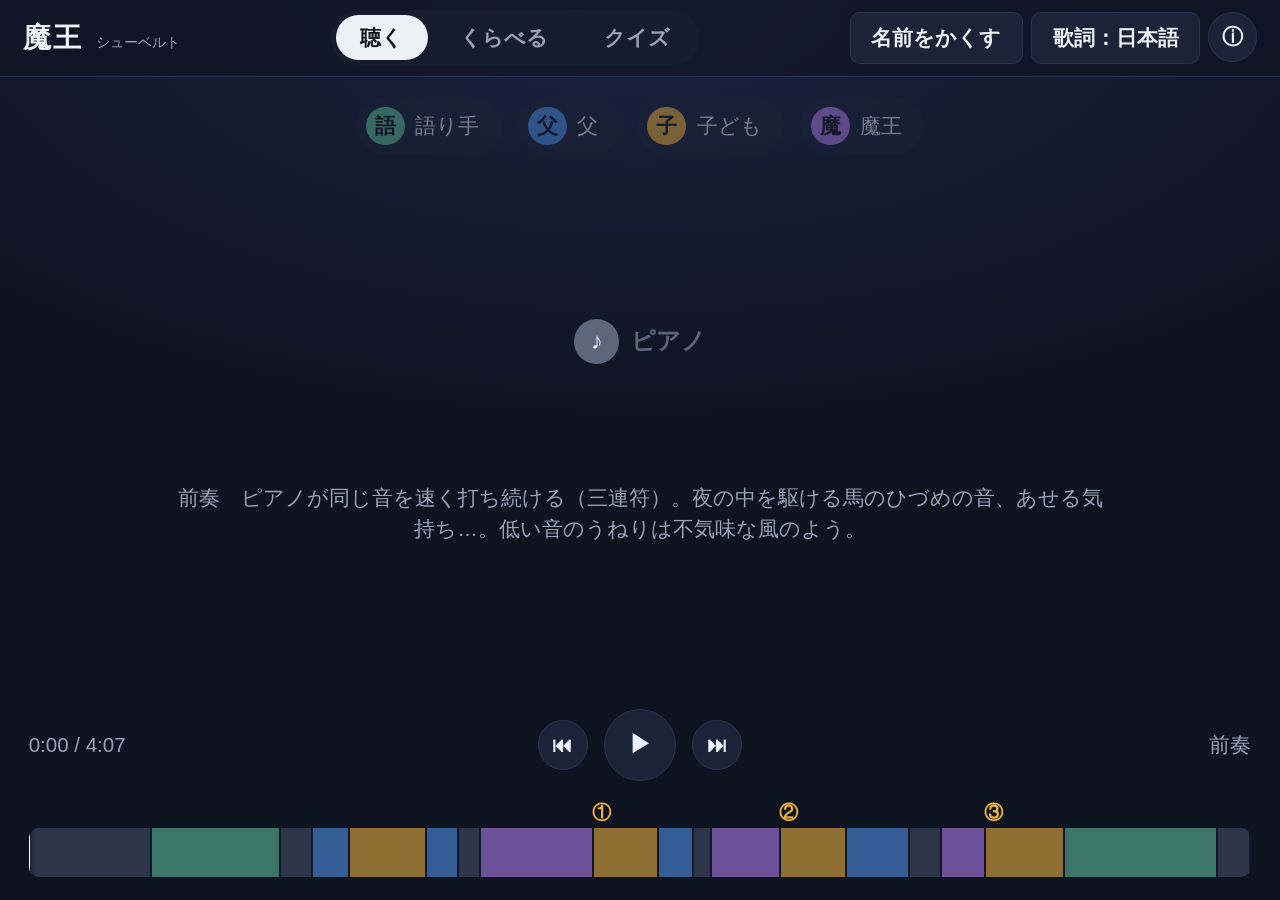
==== student.html @ 5999aece "魔王（シューベルト）鑑賞アプリ：先生用・生徒用、聴く／くらべる／クイズ - 聴く：歌っている人物と歌詞（日本語・ドイツ語）が曲に合わせて切りかわる。色の帯から場面を選んで再生 - くらべる：語り手・父" ====
<!doctype html>
<html lang="ja">
<head>
<meta charset="utf-8">
<meta name="viewport" content="width=device-width, initial-scale=1, viewport-fit=cover">
<title>魔王｜生徒用</title>
<link rel="stylesheet" href="css/app.css">
</head>
<body class="student">
<div class="app">
  <header class="top">
    <div class="brand"><b>魔王</b><small>シューベルト</small></div>
    <nav class="tabs">
      <button class="tab" data-v="listen">聴く</button>
      <button class="tab" data-v="compare">くらべる</button>
      <button class="tab" data-v="quiz">クイズ</button>
    </nav>
    <div class="tools">
      <button class="btn s-names listen-only">名前をかくす</button>
      <button class="btn s-lyrics listen-only">歌詞：日本語</button>
      <button class="btn icon s-info" aria-label="このアプリについて">ⓘ</button>
    </div>
  </header>
  <main></main>
</div>
<script src="js/data.js"></script>
<script src="js/core.js"></script>
<script src="js/views.js"></script>
<script src="js/student.js"></script>
</body>
</html>
---- css/app.css ----
/* 「魔王」鑑賞アプリ　共通スタイル */
:root {
  --bg: #0e1320;
  --bg2: #151c2e;
  --panel: #1b2338;
  --line: #2a3450;
  --text: #eef1f7;
  --muted: #98a2b8;
  --narrator: #5fc29a;
  --father: #4f93ec;
  --son: #f2b33a;
  --erlking: #b67ff0;
  --piano: #5d677c;
  --ok: #5fc29a;
  --ng: #ef6b6b;
  --r: 14px;
  --fs: clamp(14px, 1.25vw + 0.5vh, 26px);
}
* { box-sizing: border-box; }
html, body { margin: 0; height: 100%; }
body {
  height: 100dvh;
  overflow: hidden;
  background: radial-gradient(120% 80% at 50% 0%, #1a2340 0%, var(--bg) 60%) fixed, var(--bg);
  color: var(--text);
  font-family: "BIZ UDPGothic", "BIZ UDゴシック", "Hiragino Sans", "Hiragino Kaku Gothic ProN", "Noto Sans JP", "Yu Gothic UI", "Meiryo", sans-serif;
  font-size: var(--fs);
  line-height: 1.5;
  -webkit-tap-highlight-color: transparent;
  user-select: none;
  -webkit-user-select: none;
}
button { font: inherit; color: inherit; cursor: pointer; }
.app { height: 100%; display: grid; grid-template-rows: auto 1fr; }

/* ---------- 上の帯 ---------- */
.top {
  display: flex; align-items: center; gap: 1em;
  padding: 0.5em 1.1em;
  border-bottom: 1px solid var(--line);
  background: rgba(14, 19, 32, 0.6);
}
.brand { display: flex; align-items: baseline; gap: 0.6em; white-space: nowrap; }
.brand b { font-size: 1.35em; letter-spacing: 0.1em; }
.brand small { color: var(--muted); font-size: 0.7em; }
.brand .who-tag { font-size: 0.65em; padding: 0.1em 0.6em; border: 1px solid var(--line); border-radius: 99px; color: var(--muted); }
.tabs { display: flex; gap: 0.35em; margin: 0 auto; background: var(--bg2); padding: 0.25em; border-radius: 99px; }
.tab {
  border: 0; background: none; padding: 0.35em 1.2em; border-radius: 99px;
  color: var(--muted); font-weight: 700; white-space: nowrap;
}
.tab.on { background: var(--text); color: var(--bg); }
.tools { display: flex; gap: 0.4em; }
.btn {
  border: 1px solid var(--line); background: var(--panel);
  padding: 0.45em 1em; border-radius: 10px; font-weight: 700; white-space: nowrap;
}
.btn:hover { border-color: #46557c; }
.btn:active { transform: translateY(1px); }
.btn.primary { background: var(--text); color: var(--bg); border-color: var(--text); }
.btn.icon { width: 2.4em; height: 2.4em; padding: 0; display: inline-grid; place-items: center; border-radius: 50%; }
.btn.icon.big { width: 3.2em; height: 3.2em; font-size: 1.1em; }
.btn.small { font-size: 0.8em; padding: 0.3em 0.8em; }
.btn[disabled] { opacity: 0.35; cursor: default; }
.i-pause { display: none; letter-spacing: -0.1em; }
.is-playing .play .i-play { display: none; }
.is-playing .play .i-pause { display: inline; }

main { position: relative; min-height: 0; }
.view { position: absolute; inset: 0; padding: 1em 1.4em 1.1em; display: none; min-height: 0; }
.view.on { display: grid; }

/* ---------- 人物マーク ---------- */
.mk {
  display: inline-grid; place-items: center;
  width: 1.9em; height: 1.9em; border-radius: 50%;
  font-weight: 800; color: #0e1320; background: var(--c, #888); flex: none;
}
.r-narrator { --c: var(--narrator); }
.r-father { --c: var(--father); }
.r-son { --c: var(--son); }
.r-erlking { --c: var(--erlking); }
.r-piano { --c: var(--piano); }
.mk.r-piano { color: var(--text); }
.mk.q { background: var(--line); color: var(--text); }

/* ---------- 聴く ---------- */
.v-listen { grid-template-rows: auto 1fr auto auto; gap: 0.8em; }
.cast { display: flex; justify-content: center; gap: 0.8em; }
.cast-item {
  display: flex; align-items: center; gap: 0.5em;
  padding: 0.35em 1em 0.35em 0.4em; border-radius: 99px;
  background: var(--panel); border: 2px solid transparent;
  opacity: 0.45; transition: opacity .25s, border-color .25s, transform .25s;
}
.cast-item.on { opacity: 1; border-color: var(--c); transform: scale(1.08); box-shadow: 0 0 1.4em -0.3em var(--c); }
.hide-names .cast-item.on { opacity: 0.45; border-color: transparent; transform: none; box-shadow: none; }
.stage {
  display: flex; flex-direction: column; align-items: center; justify-content: center;
  text-align: center; gap: 0.6em; min-height: 0; padding: 0 1em;
}
.who { display: flex; align-items: center; gap: 0.5em; font-size: 1.15em; font-weight: 800; color: var(--c, var(--muted)); }
.lyric { min-height: 4.6em; display: flex; flex-direction: column; justify-content: center; }
.lyric p { margin: 0; }
.lyric .ja { font-size: 2.1em; font-weight: 800; line-height: 1.35; text-wrap: balance; }
.lyric .de { font-size: 1.05em; color: var(--muted); font-style: italic; margin-top: 0.3em; }
[data-lyrics="ja"] .lyric .de, [data-lyrics="de"] .lyric .ja, [data-lyrics="none"] .lyric { display: none; }
[data-lyrics="de"] .lyric .de { font-size: 1.8em; color: var(--text); font-style: normal; }
.note { min-height: 1.5em; color: var(--muted); max-width: 46em; }
.transport { display: flex; align-items: center; justify-content: center; gap: 0.8em; position: relative; }
.transport .time { position: absolute; left: 0; color: var(--muted); font-variant-numeric: tabular-nums; }
.transport .seglabel { position: absolute; right: 0; color: var(--muted); }

/* 帯 */
.tl { position: relative; padding-top: 1.5em; }
.tl-bar { position: relative; height: 2.4em; border-radius: 10px; overflow: hidden; background: var(--bg2); }
.tl-seg {
  position: absolute; top: 0; bottom: 0; border: 0; padding: 0;
  background: var(--c); opacity: 0.55; border-right: 2px solid var(--bg);
}
.tl-seg.r-piano { opacity: 0.35; }
.tl-seg.on { opacity: 1; }
.tl-seg:hover { opacity: 0.9; }
.hide-names .tl-seg { background: #3a4462; }
.hide-names .tl-seg.on { background: #8090b8; }
.tl-head { position: absolute; top: -2px; bottom: -2px; width: 3px; margin-left: -1.5px; background: #fff; box-shadow: 0 0 6px #000; pointer-events: none; z-index: 2; }
.tl-marks { position: absolute; top: 0; left: 0; right: 0; height: 1.5em; }
.tl-cry { position: absolute; transform: translateX(-10%); color: var(--son); font-weight: 800; font-size: 0.95em; }
.hide-names .tl-cry { visibility: hidden; }
.legend { display: flex; gap: 1em; justify-content: center; color: var(--muted); font-size: 0.8em; }
.legend i { display: inline-block; width: 0.9em; height: 0.9em; border-radius: 3px; background: var(--c); margin-right: 0.3em; vertical-align: -0.1em; }

/* ---------- くらべる ---------- */
.v-compare { grid-template-rows: auto 1fr auto; gap: 0.8em; }
.hint-line { text-align: center; color: var(--muted); margin: 0; }
.cards { display: grid; grid-template-columns: repeat(5, 1fr); gap: 0.8em; min-height: 0; }
.card {
  background: var(--panel); border-radius: var(--r); border: 2px solid var(--line);
  padding: 0.9em; display: flex; flex-direction: column; gap: 0.6em; min-height: 0; overflow: hidden;
  border-top: 0.45em solid var(--c);
}
.card.playing { border-color: var(--c); box-shadow: 0 0 1.6em -0.4em var(--c); }
.card h3 { margin: 0; display: flex; align-items: center; gap: 0.5em; font-size: 1.2em; }
.card .play-clip { align-self: stretch; }
.card ul { margin: 0; padding-left: 1.1em; font-size: 0.9em; display: flex; flex-direction: column; gap: 0.45em; }
.card .hidden-pts { flex: 1; display: grid; place-items: center; color: var(--muted); border: 2px dashed var(--line); border-radius: 10px; text-align: center; padding: 0.6em; }
.cry-row { display: flex; align-items: center; justify-content: center; gap: 0.8em; flex-wrap: wrap; }
.cry-row .lbl { color: var(--son); font-weight: 800; }
.cry-dot { display: inline-grid; place-items: center; width: 2.2em; height: 2.2em; border-radius: 50%; border: 2px solid var(--son); color: var(--son); font-weight: 800; }
.cry-dot.on { background: var(--son); color: var(--bg); }

/* ---------- クイズ ---------- */
.v-quiz { grid-template-rows: auto 1fr auto; gap: 0.8em; }
.q-head { display: flex; align-items: center; justify-content: center; gap: 1em; color: var(--muted); }
.q-head .progress { display: flex; gap: 0.3em; }
.q-head .progress i { width: 0.8em; height: 0.8em; border-radius: 50%; background: var(--line); display: inline-block; }
.q-head .progress i.done { background: var(--muted); }
.q-head .progress i.ok { background: var(--ok); }
.q-head .progress i.ng { background: var(--ng); }
.q-head .progress i.now { outline: 2px solid var(--text); outline-offset: 2px; }
.q-body { display: flex; flex-direction: column; align-items: center; justify-content: center; gap: 1em; min-height: 0; text-align: center; }
.q-ask { font-size: 1.6em; font-weight: 800; }
.q-choices { display: grid; grid-template-columns: repeat(4, minmax(0, 1fr)); gap: 0.8em; width: min(100%, 60em); }
.choice {
  border: 3px solid var(--line); background: var(--panel); border-radius: var(--r);
  padding: 0.9em 0.5em; display: flex; flex-direction: column; align-items: center; gap: 0.4em;
  font-size: 1.15em; font-weight: 800; transition: border-color .2s, opacity .2s, transform .2s;
}
.choice .mk { width: 2.4em; height: 2.4em; font-size: 1.1em; }
.choice.correct { border-color: var(--ok); box-shadow: 0 0 1.6em -0.3em var(--ok); transform: scale(1.04); }
.choice.wrong { border-color: var(--ng); }
.choice.dim { opacity: 0.35; }
.q-answer { min-height: 4.2em; display: flex; flex-direction: column; align-items: center; gap: 0.2em; }
.q-answer .res { font-size: 1.3em; font-weight: 800; }
.q-answer .res.ok { color: var(--ok); }
.q-answer .res.ng { color: var(--ng); }
.q-answer .why { color: var(--muted); }
.q-answer .ly { font-weight: 700; }
.q-foot { display: flex; justify-content: center; gap: 0.8em; }
.q-score { font-size: 3em; font-weight: 800; }

/* ---------- 重ねて出す画面（設定など） ---------- */
.sheet-bg { position: fixed; inset: 0; background: rgba(5, 8, 15, 0.7); display: none; place-items: center; z-index: 50; }
.sheet-bg.on { display: grid; }
.sheet {
  width: min(96vw, 66em); max-height: 94dvh; overflow: auto;
  background: var(--bg2); border: 1px solid var(--line); border-radius: 18px; padding: 1.2em 1.4em;
  display: flex; flex-direction: column; gap: 0.9em; font-size: 0.9em;
}
.sheet h2 { margin: 0; font-size: 1.25em; display: flex; align-items: center; justify-content: space-between; }
.sheet .row { display: flex; align-items: center; gap: 0.8em; flex-wrap: wrap; }
.sheet .row > .k { min-width: 8em; color: var(--muted); }
.seg-pick { display: flex; gap: 0.3em; background: var(--panel); padding: 0.25em; border-radius: 10px; }
.seg-pick button { border: 0; background: none; padding: 0.3em 0.9em; border-radius: 8px; color: var(--muted); font-weight: 700; }
.seg-pick button.on { background: var(--text); color: var(--bg); }
.sheet .small { color: var(--muted); font-size: 0.85em; }
.sheet a { color: #9cc3ff; }
.keys { display: grid; grid-template-columns: auto 1fr; gap: 0.2em 1em; color: var(--muted); }
.keys kbd { background: var(--panel); border: 1px solid var(--line); border-radius: 6px; padding: 0 0.5em; color: var(--text); font-family: inherit; }

/* 時間合わせ */
.sync-grid { display: grid; grid-template-columns: repeat(auto-fill, minmax(14.5em, 1fr)); gap: 0.35em 0.6em; font-size: 0.85em; }
.sync-item { display: flex; align-items: center; gap: 0.4em; background: var(--panel); border-radius: 8px; padding: 0.25em 0.4em; border: 2px solid transparent; }
.sync-item.on { border-color: var(--text); }
.sync-item .lb { flex: 1; font-weight: 700; white-space: nowrap; overflow: hidden; text-overflow: ellipsis; }
.sync-item .tm { font-variant-numeric: tabular-nums; color: var(--muted); min-width: 3.6em; text-align: right; }
.sync-item .mk { width: 1.5em; height: 1.5em; font-size: 0.8em; }
.sync-item button { border: 1px solid var(--line); background: var(--bg2); border-radius: 6px; padding: 0 0.4em; font-size: 0.85em; }
.tap-box { display: flex; align-items: center; gap: 1em; background: var(--panel); border-radius: 12px; padding: 0.7em 1em; }
.tap-box .now { flex: 1; }
.tap-big { font-size: 1.15em; padding: 0.7em 1.4em; }

/* クレジット（下のすみ） */
.credit-btn { border: 0; background: none; color: var(--muted); font-size: 0.75em; text-decoration: underline; }

/* ---------- 入口 ---------- */
.entry { height: 100%; display: flex; flex-direction: column; align-items: center; justify-content: center; gap: 2em; padding: 1.5em; text-align: center; }
.entry h1 { margin: 0; font-size: 3em; letter-spacing: 0.2em; }
.entry .sub { color: var(--muted); margin-top: -1.4em; }
.entry .cast { gap: 0.6em; flex-wrap: wrap; }
.entry .cast-item { opacity: 1; }
.doors { display: flex; gap: 1.2em; flex-wrap: wrap; justify-content: center; }
.door {
  display: flex; flex-direction: column; gap: 0.3em; align-items: center;
  text-decoration: none; color: var(--text); background: var(--panel); border: 2px solid var(--line);
  border-radius: 18px; padding: 1.2em 2.4em; min-width: 12em;
}
.door:hover { border-color: var(--text); }
.door b { font-size: 1.5em; }
.door span { color: var(--muted); font-size: 0.85em; }

/* ---------- 先生用：大きく ---------- */
body.teacher { --fs: clamp(15px, 1.35vw + 0.6vh, 30px); }
body.teacher .lyric .ja { font-size: 2.5em; }

/* ---------- 生徒用 ---------- */
.v-compare.student { grid-template-rows: 1fr auto; }
.s-compare { display: grid; grid-template-columns: minmax(10em, 15em) 1fr; gap: 1em; min-height: 0; }
.s-list { display: flex; flex-direction: column; gap: 0.5em; }
.s-list button {
  display: flex; align-items: center; gap: 0.6em; text-align: left;
  background: var(--panel); border: 2px solid var(--line); border-radius: 12px; padding: 0.5em 0.7em; font-weight: 800;
}
.s-list button.on { border-color: var(--c); box-shadow: 0 0 1.2em -0.4em var(--c); }
.s-list button .done { margin-left: auto; color: var(--ok); font-size: 0.8em; }
.s-detail { background: var(--panel); border-radius: var(--r); border-top: 0.45em solid var(--c); padding: 1em 1.2em; display: flex; flex-direction: column; gap: 0.8em; min-height: 0; overflow: hidden; }
.s-detail h3 { margin: 0; display: flex; align-items: center; gap: 0.6em; font-size: 1.3em; }
.s-detail .q { color: var(--muted); }
.chips { display: flex; flex-wrap: wrap; gap: 0.45em; }
.chip { border: 2px solid var(--line); background: var(--bg2); border-radius: 99px; padding: 0.3em 0.95em; font-weight: 700; }
.chip.on { background: var(--c); border-color: var(--c); color: var(--bg); }
.s-detail ul { margin: 0; padding-left: 1.2em; display: flex; flex-direction: column; gap: 0.35em; }
.s-detail .ans { background: var(--bg2); border-radius: 10px; padding: 0.7em 1em; }
.s-detail .acts { display: flex; gap: 0.6em; flex-wrap: wrap; }

/* ---------- 画面が小さいとき ---------- */
@media (max-width: 900px) {
  :root { --fs: 15px; }
  body.teacher { --fs: 15px; }
  .brand small { display: none; }
  .cards { grid-template-columns: repeat(5, minmax(0, 1fr)); gap: 0.4em; font-size: 0.85em; }
  .q-choices { grid-template-columns: repeat(2, 1fr); }
}
@media (max-width: 640px) {
  body { overflow: auto; height: auto; min-height: 100dvh; }
  .app { min-height: 100dvh; height: auto; }
  .top { flex-wrap: wrap; }
  .tabs { order: 3; width: 100%; justify-content: center; }
  main { min-height: calc(100dvh - 7em); }
  .view { position: relative; inset: auto; min-height: calc(100dvh - 7em); }
  .cards { grid-template-columns: 1fr; }
  .s-compare { grid-template-columns: 1fr; }
  .s-list { flex-direction: row; flex-wrap: wrap; }
  .lyric .ja, body.teacher .lyric .ja { font-size: 1.6em; }
  .cast { flex-wrap: wrap; gap: 0.4em; }
}
@media (max-height: 560px) and (min-width: 641px) {
  :root, body.teacher { --fs: 13px; }
  .lyric .ja, body.teacher .lyric .ja { font-size: 1.8em; }
}

/* 聴くモードの時だけ出すボタン */
body:not([data-mode="listen"]) .listen-only { display: none; }
.pane-pick { align-self: flex-start; }
.sheet .body { display: flex; flex-direction: column; gap: 0.9em; }
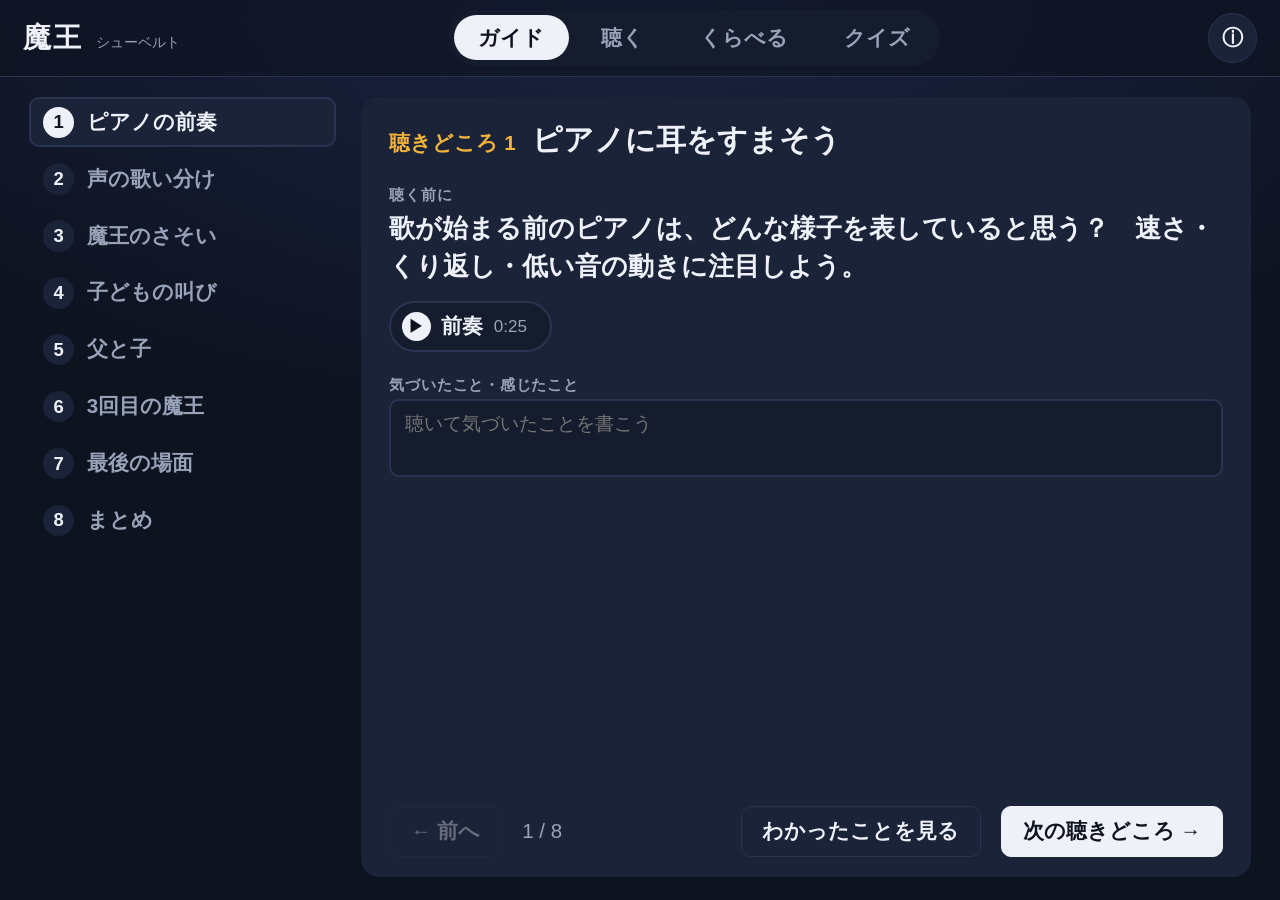
==== commit b27f9617: "聴きどころガイドを追加：8つの聴きどころを、問い→部分を聴く→わかったことの順にたどる - ガイドモード（先生用・生徒用）を最初のタブに追加 - 先生用は「わかったこと」を1つずつ表示、生徒用は気づい" ====
--- a/student.html
+++ b/student.html
@@ -11,6 +11,7 @@
   <header class="top">
     <div class="brand"><b>魔王</b><small>シューベルト</small></div>
     <nav class="tabs">
+      <button class="tab" data-v="guide">ガイド</button>
       <button class="tab" data-v="listen">聴く</button>
       <button class="tab" data-v="compare">くらべる</button>
       <button class="tab" data-v="quiz">クイズ</button>
--- a/css/app.css
+++ b/css/app.css
@@ -283,3 +283,62 @@
 body:not([data-mode="listen"]) .listen-only { display: none; }
 .pane-pick { align-self: flex-start; }
 .sheet .body { display: flex; flex-direction: column; gap: 0.9em; }
+
+/* ---------- ガイド ---------- */
+.v-guide { grid-template-columns: minmax(11em, 15em) 1fr; gap: 1.2em; }
+.g-list { list-style: none; margin: 0; padding: 0; display: flex; flex-direction: column; gap: 0.35em; min-height: 0; }
+.g-list button {
+  width: 100%; display: flex; align-items: center; gap: 0.6em; text-align: left;
+  background: none; border: 2px solid transparent; border-radius: 10px; padding: 0.35em 0.6em; color: var(--muted); font-weight: 700;
+}
+.g-list .n { display: inline-grid; place-items: center; width: 1.7em; height: 1.7em; border-radius: 50%; background: var(--panel); color: var(--text); flex: none; font-size: 0.9em; }
+.g-list li.on button { border-color: var(--line); background: var(--panel); color: var(--text); }
+.g-list li.on .n { background: var(--text); color: var(--bg); }
+.g-list li.memo .t::after { content: ' ✎'; color: var(--ok); }
+.g-card {
+  background: var(--panel); border-radius: 18px; padding: 1em 1.4em; min-height: 0; overflow: hidden;
+  display: flex; flex-direction: column; gap: 0.75em;
+}
+.g-head { display: flex; align-items: baseline; gap: 0.8em; flex-wrap: wrap; }
+.g-num { color: var(--son); font-weight: 800; white-space: nowrap; }
+.g-head h2 { margin: 0; font-size: 1.45em; }
+.tag { display: inline-block; font-size: 0.75em; font-weight: 800; color: var(--muted); letter-spacing: 0.05em; margin-bottom: 0.2em; }
+.g-ask p { margin: 0; font-size: 1.25em; font-weight: 700; line-height: 1.5; }
+.g-clips { display: flex; flex-wrap: wrap; gap: 0.5em; }
+.g-clip {
+  display: inline-flex; align-items: center; gap: 0.5em; border: 2px solid var(--c, var(--line)); background: var(--bg2);
+  border-radius: 99px; padding: 0.4em 1.1em 0.4em 0.5em; font-weight: 800;
+}
+.g-clip .ic { display: inline-grid; place-items: center; width: 1.8em; height: 1.8em; border-radius: 50%; background: var(--c, var(--text)); color: var(--bg); font-size: 0.8em; }
+.g-clip small { color: var(--muted); font-weight: 400; }
+.g-clip.on { background: var(--c, var(--text)); color: var(--bg); }
+.g-clip.on .ic { background: var(--bg); color: var(--c, var(--text)); }
+.g-clip.on small { color: var(--bg); }
+.g-memo textarea {
+  width: 100%; font: inherit; font-size: 0.95em; color: var(--text); background: var(--bg2);
+  border: 2px solid var(--line); border-radius: 10px; padding: 0.4em 0.7em; resize: none; user-select: text; -webkit-user-select: text;
+}
+.g-memo textarea:focus { outline: none; border-color: var(--muted); }
+.g-find { flex: 1; min-height: 0; display: flex; flex-direction: column; gap: 0.5em; align-items: flex-start; }
+.g-find ul { margin: 0; padding: 0; list-style: none; display: flex; flex-direction: column; gap: 0.45em; }
+.g-find li { background: var(--bg2); border-left: 0.3em solid var(--ok); border-radius: 6px; padding: 0.35em 0.8em; animation: pop .3s ease; }
+.g-find .tag { display: none; }
+.g-find.open .tag { display: inline-block; margin: 0; }
+@media (min-width: 1000px) { .g-find ul { display: grid; grid-template-columns: 1fr 1fr; } }
+@keyframes pop { from { opacity: 0; transform: translateY(6px); } to { opacity: 1; transform: none; } }
+.g-nav { display: flex; align-items: center; gap: 1em; }
+.g-pos { color: var(--muted); }
+.g-reveal { margin-left: auto; }
+.g-nav .g-prev { order: -1; }
+body.teacher .g-ask p { font-size: 1.4em; }
+@media (max-width: 900px) {
+  .v-guide { grid-template-columns: 1fr; grid-template-rows: auto 1fr; }
+  .g-list { flex-direction: row; flex-wrap: wrap; }
+  .g-list .t { display: none; }
+  .g-list button { padding: 0.2em; }
+}
+.g-find li { font-size: 0.92em; }
+@media (max-height: 760px) and (min-width: 641px) {
+  .g-card { font-size: 0.88em; gap: 0.6em; padding: 0.8em 1.2em; }
+  .g-memo textarea { padding: 0.25em 0.6em; }
+}
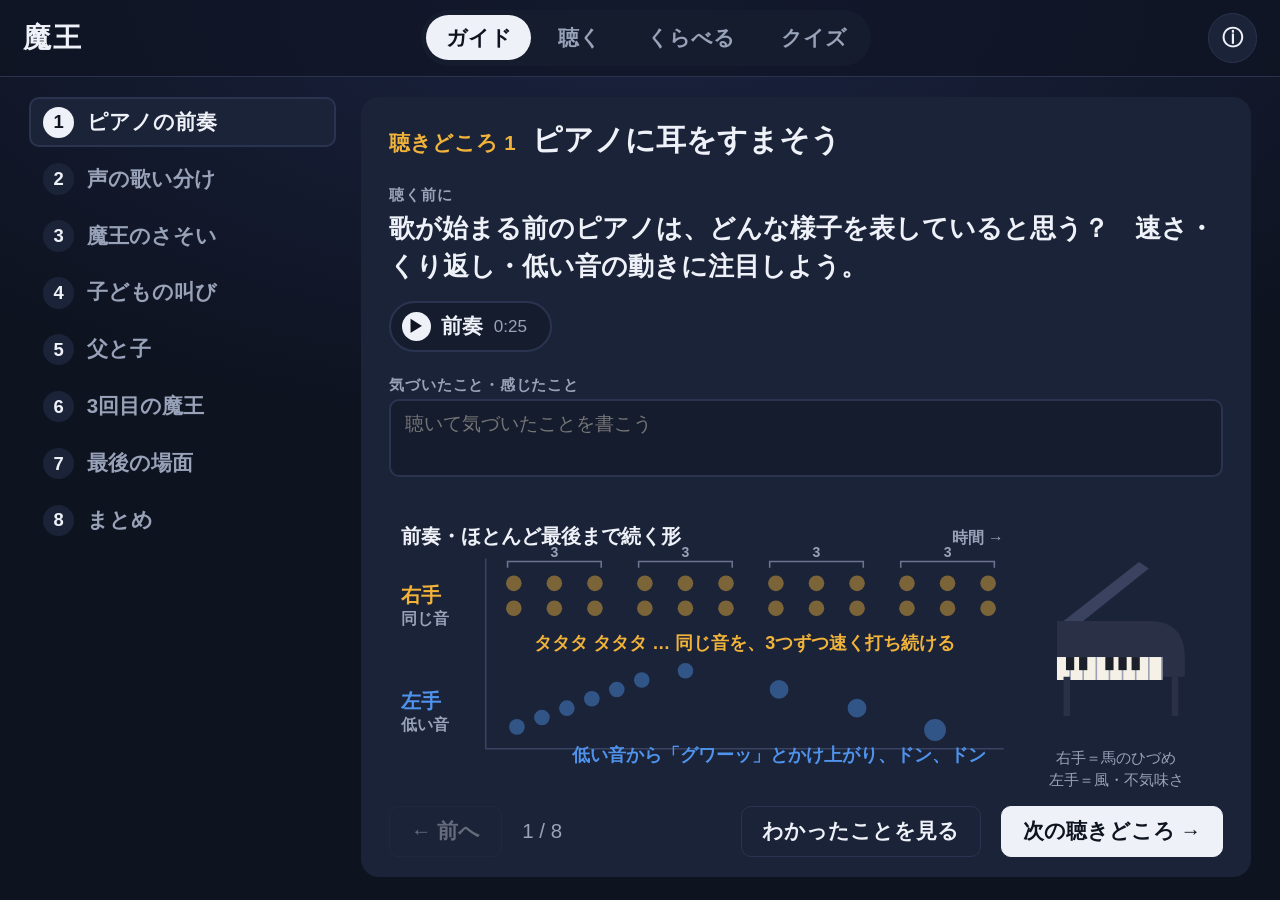
==== commit 43351d7a: "イラストとピアノの弾き方の図を追加 - 人物のイラスト（聴く・くらべる・ガイド）、3回目の魔王はこわい顔に - ピアノの弾き方の図：三連符の連打、左手のかけ上がり、魔王①②の伴奏、最後に止まるところ。" ====
--- a/student.html
+++ b/student.html
@@ -25,6 +25,7 @@
   <main></main>
 </div>
 <script src="js/data.js"></script>
+<script src="js/art.js"></script>
 <script src="js/core.js"></script>
 <script src="js/views.js"></script>
 <script src="js/student.js"></script>
--- a/css/app.css
+++ b/css/app.css
@@ -319,12 +319,11 @@
   border: 2px solid var(--line); border-radius: 10px; padding: 0.4em 0.7em; resize: none; user-select: text; -webkit-user-select: text;
 }
 .g-memo textarea:focus { outline: none; border-color: var(--muted); }
-.g-find { flex: 1; min-height: 0; display: flex; flex-direction: column; gap: 0.5em; align-items: flex-start; }
+.g-find { flex: 0 0 auto; min-height: 0; display: flex; flex-direction: column; gap: 0.5em; align-items: flex-start; }
 .g-find ul { margin: 0; padding: 0; list-style: none; display: flex; flex-direction: column; gap: 0.45em; }
 .g-find li { background: var(--bg2); border-left: 0.3em solid var(--ok); border-radius: 6px; padding: 0.35em 0.8em; animation: pop .3s ease; }
 .g-find .tag { display: none; }
 .g-find.open .tag { display: inline-block; margin: 0; }
-@media (min-width: 1000px) { .g-find ul { display: grid; grid-template-columns: 1fr 1fr; } }
 @keyframes pop { from { opacity: 0; transform: translateY(6px); } to { opacity: 1; transform: none; } }
 .g-nav { display: flex; align-items: center; gap: 1em; }
 .g-pos { color: var(--muted); }
@@ -342,3 +341,61 @@
   .g-card { font-size: 0.88em; gap: 0.6em; padding: 0.8em 1.2em; }
   .g-memo textarea { padding: 0.25em 0.6em; }
 }
+
+/* ---------- イラスト・ピアノの図 ---------- */
+.art { display: block; width: 100%; height: 100%; }
+.art text { font-family: inherit; }
+.art .n { opacity: .45; }
+.art .n.rh { fill: var(--son); }
+.art .n.lh { fill: var(--father); }
+body.is-playing .art .n { animation: note 1.67s linear infinite; animation-delay: var(--d); opacity: .3; }
+@keyframes note { 0%, 9% { opacity: 1; } 22%, 100% { opacity: .3; } }
+.art-scene .ghost { animation: ghost 5s ease-in-out infinite; }
+.art-scene .wind path { stroke-dasharray: 30 14; animation: wind 3s linear infinite; }
+@keyframes ghost { 50% { transform: translate(258px, 28px) scale(.72); } }
+@keyframes wind { to { stroke-dashoffset: -88; } }
+@media (prefers-reduced-motion: reduce) { .art * { animation: none !important; } }
+
+/* 聴く */
+.art-slot { flex: 1 1 0; min-height: 0; max-height: 13em; width: 100%; display: flex; justify-content: center; }
+.stage > .who, .stage > .lyric, .stage > .note { flex: none; }
+.art-slot.is-char .art { width: auto; aspect-ratio: 100 / 120; }
+.art-slot.is-roll .art { width: auto; aspect-ratio: 400 / 160; max-width: 100%; }
+.art-slot.is-char .art { animation: popin .35s ease; }
+@keyframes popin { from { transform: scale(.85); opacity: 0; } }
+
+/* ガイド */
+.g-fig { flex: 1 1 0; min-height: 3em; display: flex; justify-content: center; align-items: center; }
+.g-fig > .art { max-width: 40em; }
+.art-pair { display: flex; gap: 1em; height: 100%; width: 100%; justify-content: center; }
+.art-pair > .art { flex: 1 1 0; min-width: 0; max-width: 26em; }
+.art-pair.wide > .art { flex: 3 1 0; max-width: 36em; }
+.art-side { flex: 0 1 8em; display: flex; flex-direction: column; align-items: center; justify-content: center; min-width: 0; min-height: 0; }
+.art-side .art { flex: 1 1 0; min-height: 0; }
+.art-cap { font-size: 0.75em; color: var(--muted); text-align: center; line-height: 1.4; }
+
+/* くらべる */
+.card-art { flex: 1 1 0; min-height: 3em; display: flex; justify-content: center; }
+.card-art .art { max-width: 9em; }
+.card.r-piano .card-art .art { max-width: 100%; }
+.s-detail { position: relative; }
+.s-art { position: absolute; right: 1em; bottom: 4.2em; width: 28%; max-width: 13em; height: 45%; opacity: .95; pointer-events: none; }
+.s-detail.r-piano .s-art { width: 50%; max-width: 22em; height: 35%; }
+
+/* 入口 */
+.entry-scene { height: min(36vh, 16em); aspect-ratio: 400 / 160; max-width: 92vw; }
+.entry { gap: 1.4em; }
+@media (max-width: 1400px) { .brand small { display: none; } .tab { padding: 0.35em 0.95em; } }
+
+.g-main { flex: 1 1 0; min-height: 0; display: flex; gap: 1.2em; }
+.g-main .g-fig { flex: 1 1 0; min-width: 0; min-height: 0; }
+.g-main .g-find { flex: 0 0 0; overflow: hidden; }
+.g-main .g-find.open { flex: 1.8 1 0; }
+.g-main .g-find li { font-size: 0.84em; padding: 0.3em 0.7em; line-height: 1.45; }
+.g-main .g-find ul { gap: 0.35em; }
+@media (max-width: 900px) {
+  .g-main { flex-direction: column; }
+  .g-main .g-fig { flex: 1 1 0; }
+  .g-main .g-find, .g-main .g-find.open { flex: none; }
+}
+@media (max-height: 800px) { body.teacher .g-ask p { font-size: 1.22em; } }
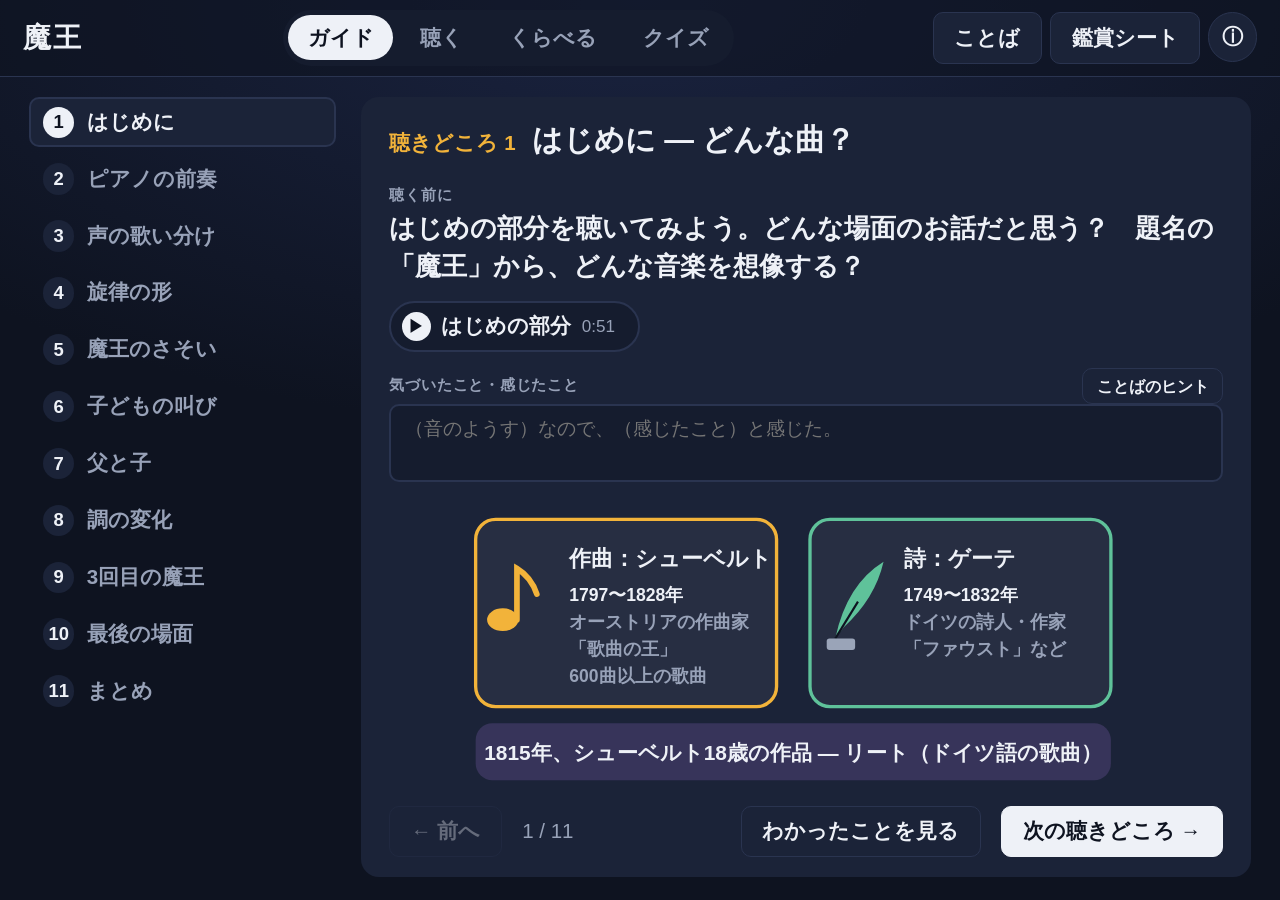
==== commit 95d88c53: "聴きどころを11こに：はじめに・旋律の形・調の変化を追加。ことばのヒントと鑑賞シート - はじめに：シューベルト（歌曲の王）・ゲーテ・リートとバラードの説明と図 - 旋律の形：父（低い・長くのばす）、" ====
--- a/student.html
+++ b/student.html
@@ -19,6 +19,8 @@
     <div class="tools">
       <button class="btn s-names listen-only">名前をかくす</button>
       <button class="btn s-lyrics listen-only">歌詞：日本語</button>
+      <button class="btn guide-only s-words">ことば</button>
+      <button class="btn guide-only s-sheet">鑑賞シート</button>
       <button class="btn icon s-info" aria-label="このアプリについて">ⓘ</button>
     </div>
   </header>
--- a/css/app.css
+++ b/css/app.css
@@ -399,3 +399,51 @@
   .g-main .g-find, .g-main .g-find.open { flex: none; }
 }
 @media (max-height: 800px) { body.teacher .g-ask p { font-size: 1.22em; } }
+
+/* ガイドの時だけ出すボタン */
+body:not([data-mode="guide"]) .guide-only { display: none; }
+
+/* ---------- ことばのヒント ---------- */
+.sheet.sheet-wide { width: min(96vw, 78em); }
+.wb { display: grid; grid-template-columns: 1.25fr 1fr; gap: 1.2em; }
+.wb-col { display: flex; flex-direction: column; gap: 0.45em; }
+.wb-h { font-weight: 800; font-size: 1.1em; }
+.wb-h small { color: var(--muted); font-weight: 400; margin-left: 0.4em; }
+.wb-row { display: flex; gap: 0.6em; align-items: baseline; }
+.wb-k { flex: none; width: 4.2em; color: var(--muted); font-weight: 700; }
+.wb .chips { gap: 0.3em; }
+.wb .chip { padding: 0.15em 0.75em; font-size: 0.95em; }
+.wb .chip.on { background: var(--ok); border-color: var(--ok); color: var(--bg); }
+.wb-col:first-child .chip { border-color: #3d5a8a; }
+.wb-col:last-child .chip { border-color: #6a4a8a; }
+.wb-pat { margin-top: auto; background: var(--panel); border-radius: 10px; padding: 0.6em 0.9em; }
+body.teacher .sheet.sheet-wide { font-size: 1em; }
+.g-memo-h { display: flex; align-items: center; justify-content: space-between; gap: 0.6em; }
+
+/* ---------- 鑑賞シート ---------- */
+.ms-name { display: flex; align-items: center; gap: 0.6em; font-weight: 700; }
+.ms-input { flex: 1; font: inherit; color: var(--text); background: var(--panel); border: 2px solid var(--line); border-radius: 8px; padding: 0.3em 0.6em; user-select: text; }
+.ms-grid { display: grid; grid-template-columns: repeat(2, 1fr); gap: 0.5em 1em; }
+.ms-item { background: var(--panel); border-radius: 10px; padding: 0.45em 0.8em; font-size: 0.92em; }
+.ms-item p { margin: 0.2em 0 0; }
+.ms-empty { color: var(--muted); }
+.print-area { display: none; }
+@media print {
+  @page { size: A4; margin: 14mm; }
+  body { background: #fff !important; color: #000; height: auto; overflow: visible; font-size: 11pt; }
+  .app, .sheet-bg { display: none !important; }
+  .print-area { display: block; }
+  .print-area h1 { font-size: 16pt; margin: 0 0 6mm; }
+  .print-area .ms-name { margin-bottom: 5mm; }
+  .print-area .ms-line { display: inline-block; min-width: 90mm; border-bottom: 1px solid #000; }
+  .print-area .ms-grid { display: block; }
+  .print-area .ms-item { background: none; border: 1px solid #888; border-radius: 4px; padding: 3mm 4mm; margin-bottom: 3mm; break-inside: avoid; min-height: 18mm; }
+  .print-area .ms-empty { color: #999; }
+}
+body.teacher .sheet.sheet-wide { font-size: 0.8em; }
+@media (max-height: 860px) and (min-width: 901px) {
+  .g-list { gap: 0.12em; }
+  .g-list button { padding: 0.12em 0.5em; }
+  .g-list .n { width: 1.55em; height: 1.55em; }
+}
+@media (max-width: 1300px) and (min-width: 901px) { body.teacher .g-main .g-find li { font-size: 0.78em; } }
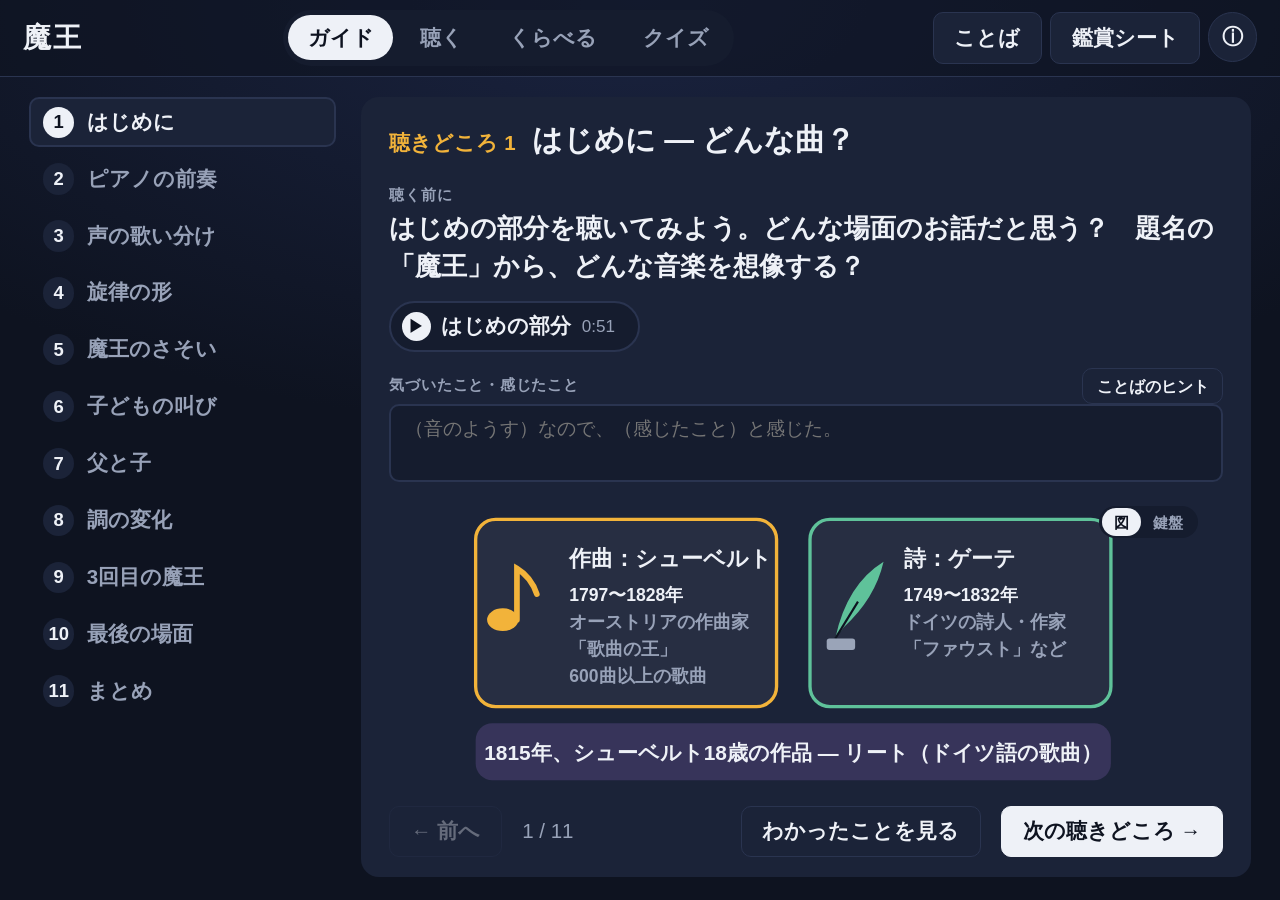
==== commit 16e42aa8: "鍵盤アニメーション：録音から読み取った実際の音で、ピアノの鍵盤が光る - 録音を歌とピアノに分け、ピアノの音（2493音）と歌の音の高さを自動で読み取ってデータ化 - 上から音のバーが落ちてきて、鍵盤" ====
--- a/student.html
+++ b/student.html
@@ -18,6 +18,7 @@
     </nav>
     <div class="tools">
       <button class="btn s-names listen-only">名前をかくす</button>
+      <button class="btn s-keysbtn listen-only" >鍵盤</button>
       <button class="btn s-lyrics listen-only">歌詞：日本語</button>
       <button class="btn guide-only s-words">ことば</button>
       <button class="btn guide-only s-sheet">鑑賞シート</button>
@@ -29,6 +30,8 @@
 <script src="js/data.js"></script>
 <script src="js/art.js"></script>
 <script src="js/core.js"></script>
+<script src="js/notes.js"></script>
+<script src="js/keys.js"></script>
 <script src="js/views.js"></script>
 <script src="js/student.js"></script>
 </body>
--- a/css/app.css
+++ b/css/app.css
@@ -107,9 +107,10 @@
 [data-lyrics="ja"] .lyric .de, [data-lyrics="de"] .lyric .ja, [data-lyrics="none"] .lyric { display: none; }
 [data-lyrics="de"] .lyric .de { font-size: 1.8em; color: var(--text); font-style: normal; }
 .note { min-height: 1.5em; color: var(--muted); max-width: 46em; }
-.transport { display: flex; align-items: center; justify-content: center; gap: 0.8em; position: relative; }
-.transport .time { position: absolute; left: 0; color: var(--muted); font-variant-numeric: tabular-nums; }
-.transport .seglabel { position: absolute; right: 0; color: var(--muted); }
+.transport { display: grid; grid-template-columns: 1fr auto 1fr; align-items: center; gap: 0.8em; }
+.tp-mid { display: flex; align-items: center; gap: 0.8em; }
+.lv-tools { display: flex; justify-content: flex-end; gap: 0.4em; flex-wrap: wrap; }
+.transport .time { color: var(--muted); font-variant-numeric: tabular-nums; }
 
 /* 帯 */
 .tl { position: relative; padding-top: 1.5em; }
@@ -447,3 +448,28 @@
   .g-list .n { width: 1.55em; height: 1.55em; }
 }
 @media (max-width: 1300px) and (min-width: 901px) { body.teacher .g-main .g-find li { font-size: 0.78em; } }
+
+/* ---------- 鍵盤アニメーション ---------- */
+.keys-slot { display: none; }
+.v-listen.show-keys .art-slot { display: none; }
+.v-listen.show-keys .keys-slot { display: flex; flex-direction: column; gap: 0.3em; flex: 1 1 0; min-height: 0; width: 100%; }
+.v-listen.show-keys .lyric { min-height: 0; }
+.v-listen.show-keys .lyric .ja { font-size: 1.5em; }
+.v-listen.show-keys .stage { gap: 0.35em; justify-content: flex-start; }
+.v-listen.show-keys .who { font-size: 0.95em; }
+.keys-host { flex: 1 1 0; min-height: 0; position: relative; }
+.keys-anim { position: absolute; inset: 0; border-radius: 10px; overflow: hidden; }
+.keys-anim canvas { display: block; }
+.keys-legend { display: flex; gap: 1em; align-items: center; justify-content: center; flex-wrap: wrap; font-size: 0.75em; color: var(--muted); }
+.keys-legend i { display: inline-block; width: 0.9em; height: 0.9em; border-radius: 3px; margin-right: 0.3em; vertical-align: -0.1em; }
+.keys-legend label { display: inline-flex; align-items: center; gap: 0.2em; cursor: pointer; }
+.lg-piano { background: var(--son); }
+.lg-voice { background: var(--erlking); }
+.keys-legend .kn { opacity: 0.8; }
+.g-fig { position: relative; flex-direction: column; }
+.fig-body { flex: 1 1 0; min-height: 0; width: 100%; display: flex; justify-content: center; align-items: center; }
+.fig-body > .art { max-width: 40em; }
+.fig-body.is-keys { flex-direction: column; align-items: stretch; gap: 0.3em; }
+.fig-switch { position: absolute; top: 0; right: 0; z-index: 2; display: flex; background: var(--bg2); border-radius: 99px; padding: 0.15em; font-size: 0.75em; }
+.fig-switch button { border: 0; background: none; color: var(--muted); padding: 0.15em 0.8em; border-radius: 99px; font-weight: 700; }
+.fig-switch button.on { background: var(--text); color: var(--bg); }
